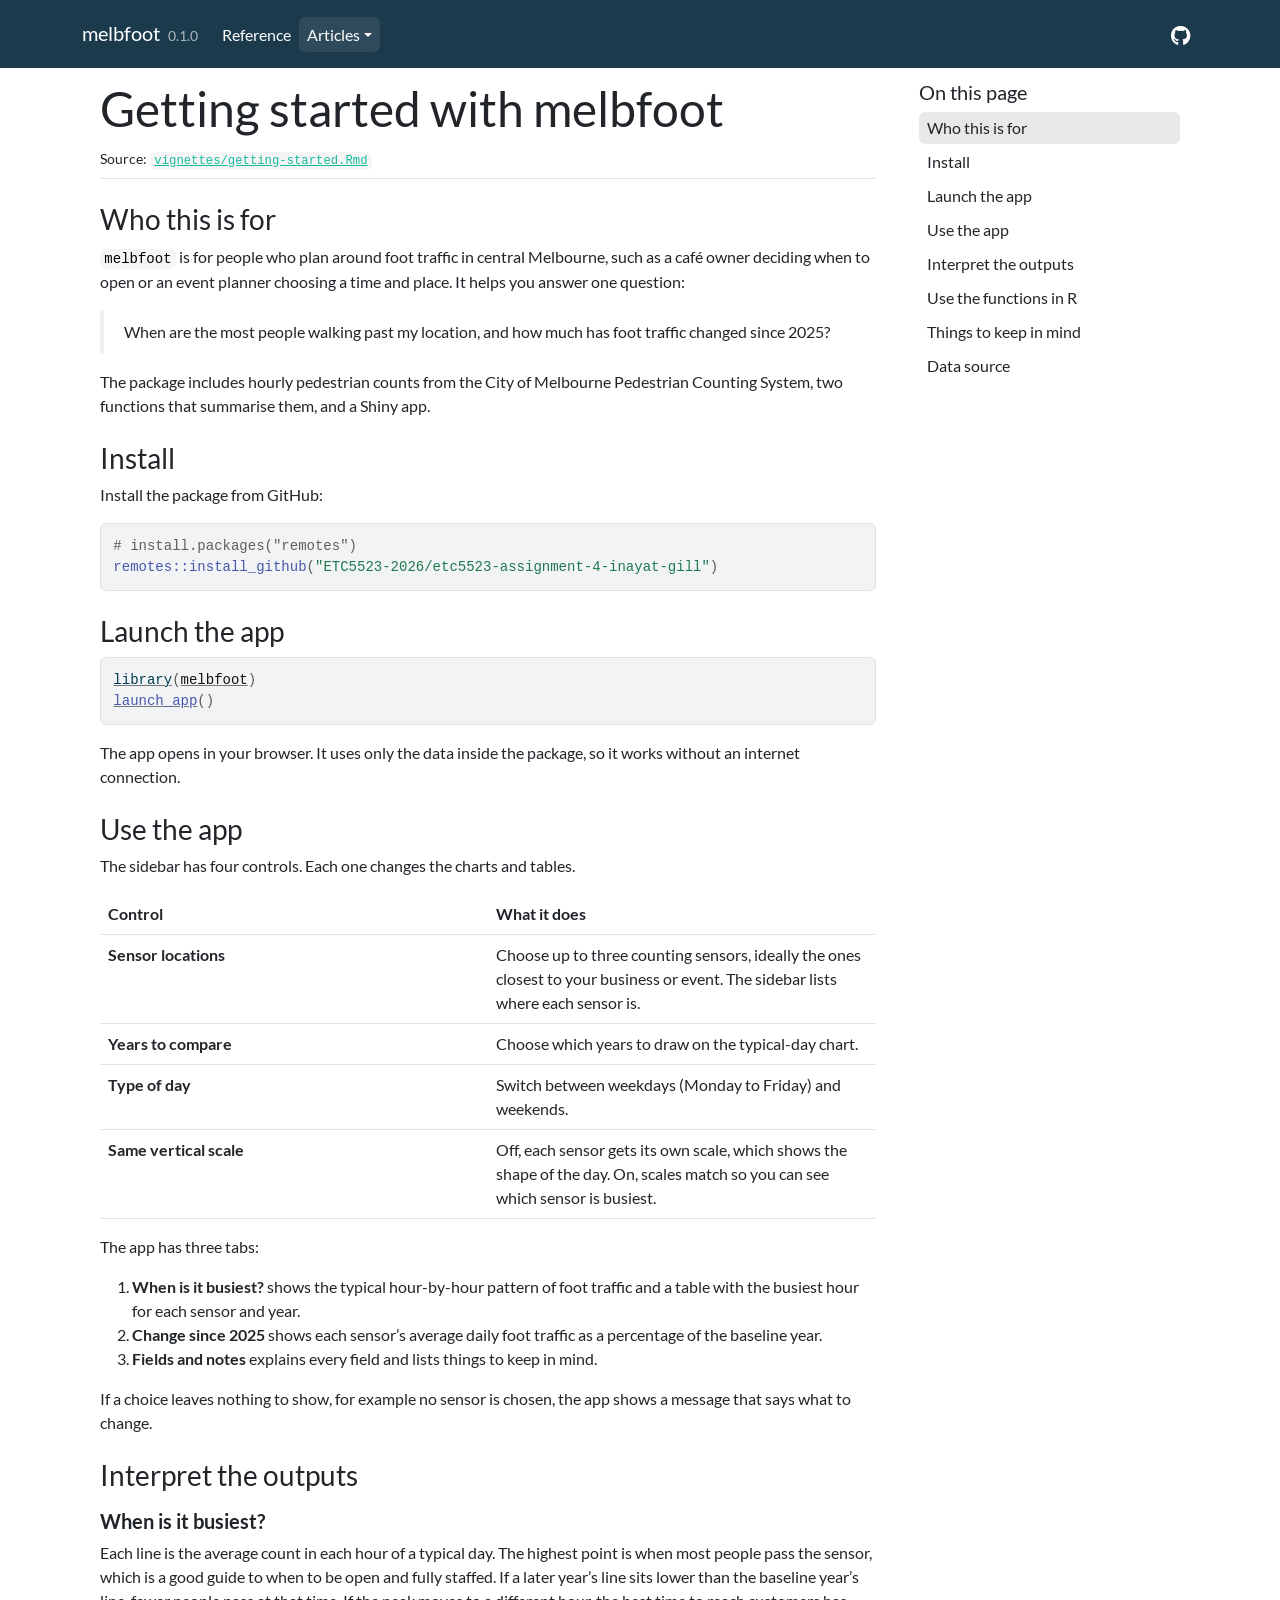
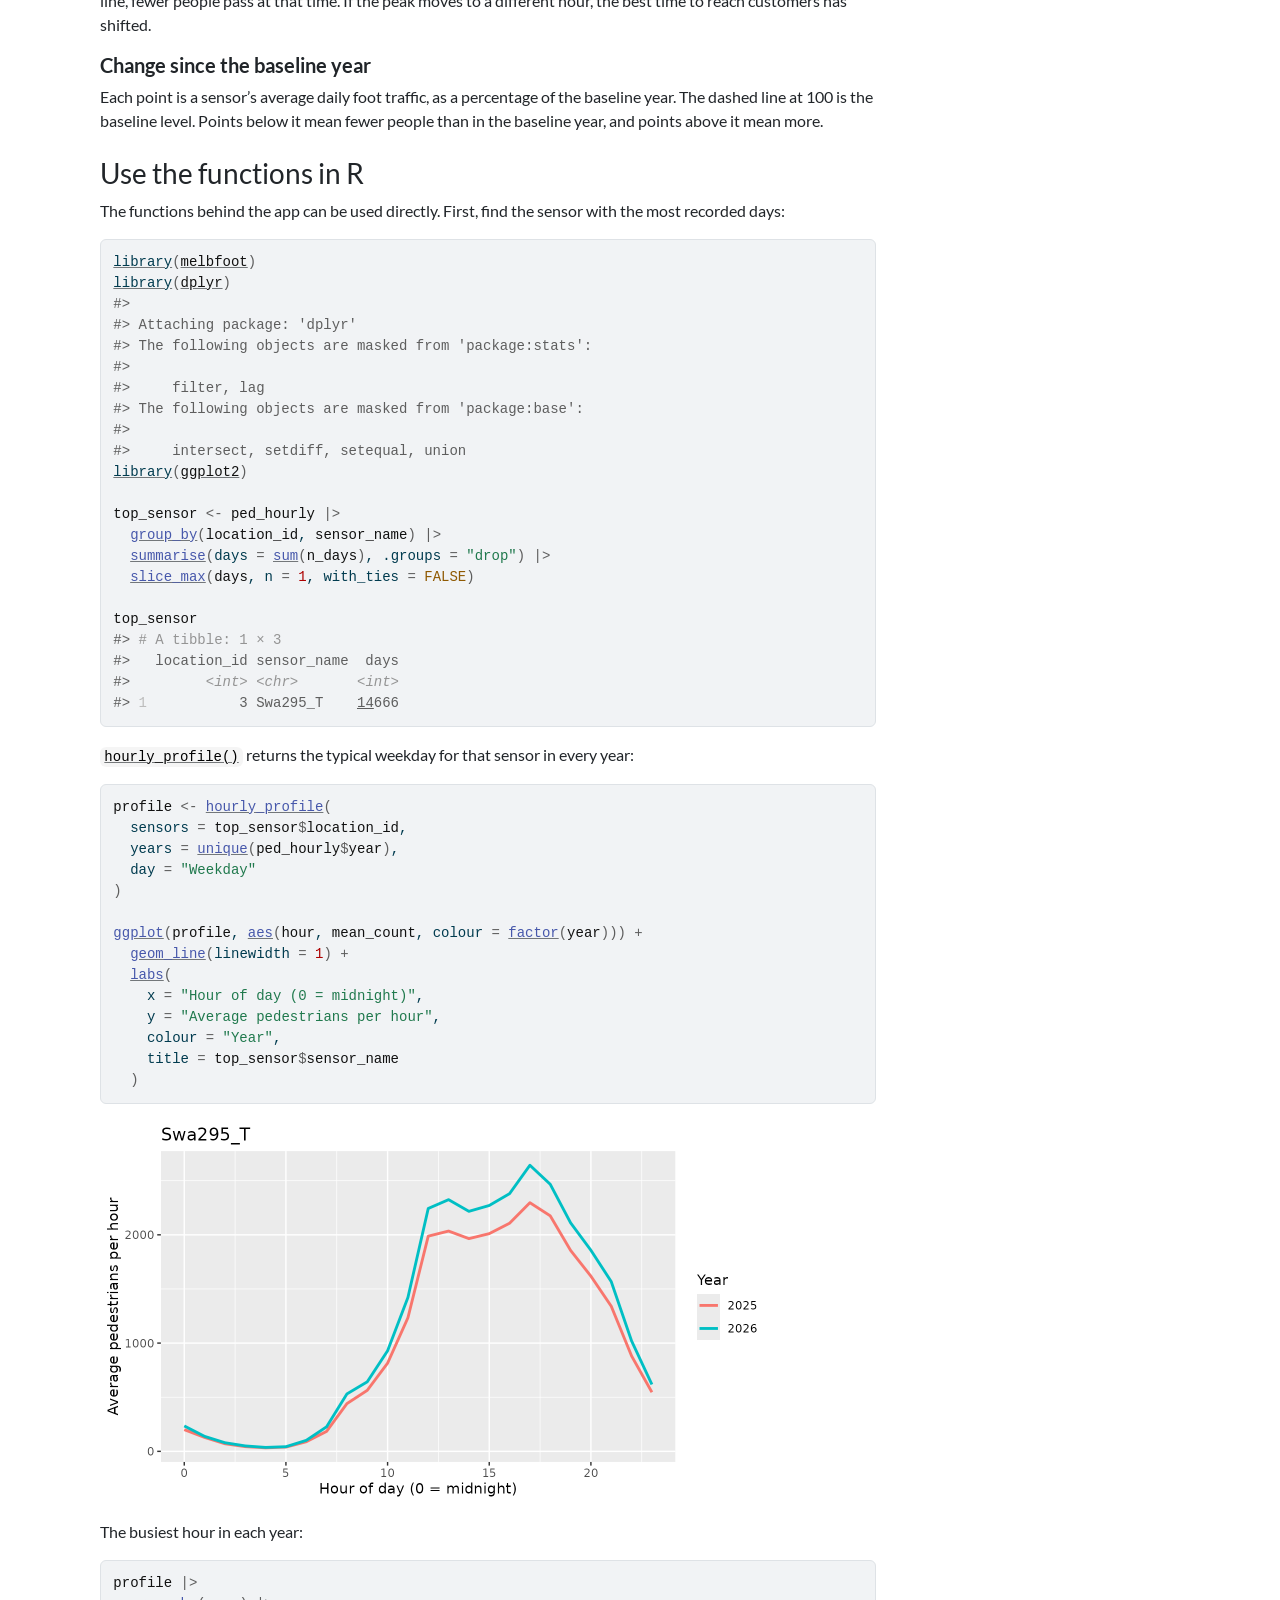
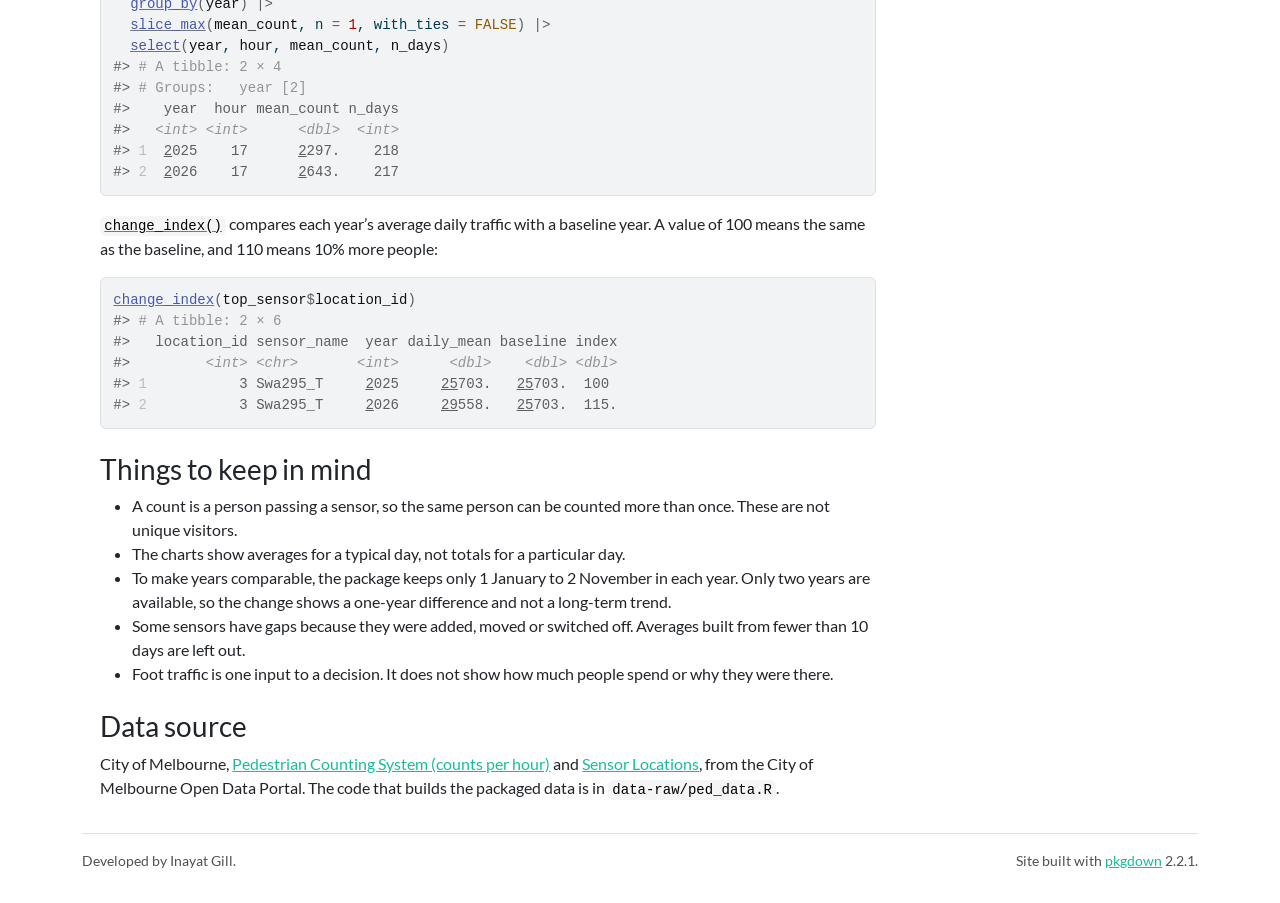
==== articles/getting-started.html @ 23ede89a "Deploying to gh-pages from @ ETC5523-2026/etc5523-assignment-4-inayat-gill@a027a3fb6bc8f94207547c2cc" ====
<!DOCTYPE html>
<!-- Generated by pkgdown: do not edit by hand --><html lang="en">
<head>
<meta charset="UTF-8">
<meta http-equiv="X-UA-Compatible" content="IE=edge">
<meta name="viewport" content="width=device-width, initial-scale=1, shrink-to-fit=no">
<title>Getting started with melbfoot • melbfoot</title>
<script src="../deps/jquery-3.6.0/jquery-3.6.0.min.js"></script><meta name="viewport" content="width=device-width, initial-scale=1, shrink-to-fit=no">
<link href="../deps/bootstrap-5.3.8/bootstrap.min.css" rel="stylesheet">
<script src="../deps/bootstrap-5.3.8/bootstrap.bundle.min.js"></script><link href="../deps/font-awesome-6.5.2/css/all.min.css" rel="stylesheet">
<link href="../deps/font-awesome-6.5.2/css/v4-shims.min.css" rel="stylesheet">
<script src="../deps/headroom-0.11.0/headroom.min.js"></script><script src="../deps/headroom-0.11.0/jQuery.headroom.min.js"></script><script src="../deps/bootstrap-toc-1.0.1/bootstrap-toc.min.js"></script><script src="../deps/clipboard.js-2.0.11/clipboard.min.js"></script><script src="../deps/search-1.0.0/autocomplete.jquery.min.js"></script><script src="../deps/search-1.0.0/fuse.min.js"></script><script src="../deps/search-1.0.0/mark.min.js"></script><!-- pkgdown --><script src="../pkgdown.js"></script><meta property="og:title" content="Getting started with melbfoot">
</head>
<body>
    <a href="#main" class="visually-hidden-focusable">Skip to contents</a>


    <nav class="navbar navbar-expand-lg fixed-top bg-primary" data-bs-theme="dark" aria-label="Site navigation"><div class="container">

    <a class="navbar-brand me-2" href="../index.html">melbfoot</a>

    <small class="nav-text text-muted me-auto" data-bs-toggle="tooltip" data-bs-placement="bottom" title="">0.1.0</small>


    <button class="navbar-toggler" type="button" data-bs-toggle="collapse" data-bs-target="#navbar" aria-controls="navbar" aria-expanded="false" aria-label="Toggle navigation">
      <span class="navbar-toggler-icon"></span>
    </button>

    <div id="navbar" class="collapse navbar-collapse ms-3">
      <ul class="navbar-nav me-auto">
<li class="nav-item"><a class="nav-link" href="../reference/index.html">Reference</a></li>
<li class="active nav-item dropdown">
  <button class="nav-link dropdown-toggle" type="button" id="dropdown-articles" data-bs-toggle="dropdown" aria-expanded="false" aria-haspopup="true">Articles</button>
  <ul class="dropdown-menu" aria-labelledby="dropdown-articles">
<li><a class="dropdown-item" href="../articles/getting-started.html">Getting started with melbfoot</a></li>
  </ul>
</li>
      </ul>
<ul class="navbar-nav">
<li class="nav-item"><a class="external-link nav-link" href="https://github.com/ETC5523-2026/etc5523-assignment-4-inayat-gill/" aria-label="GitHub"><span class="fa fab fa-github fa-lg"></span></a></li>
      </ul>
</div>


  </div>
</nav><div class="container template-article">




<div class="row">
  <main id="main" class="col-md-9"><div class="page-header">

      <h1>Getting started with melbfoot</h1>
            
      
      <small class="dont-index">Source: <a href="https://github.com/ETC5523-2026/etc5523-assignment-4-inayat-gill/blob/main/vignettes/getting-started.Rmd" class="external-link"><code>vignettes/getting-started.Rmd</code></a></small>
      <div class="d-none name"><code>getting-started.Rmd</code></div>
    </div>

    
    
<div class="section level2">
<h2 id="who-this-is-for">Who this is for<a class="anchor" aria-label="anchor" href="#who-this-is-for"></a>
</h2>
<p><code>melbfoot</code> is for people who plan around foot traffic in
central Melbourne, such as a café owner deciding when to open or an
event planner choosing a time and place. It helps you answer one
question:</p>
<blockquote>
<p>When are the most people walking past my location, and how much has
foot traffic changed since 2025?</p>
</blockquote>
<p>The package includes hourly pedestrian counts from the City of
Melbourne Pedestrian Counting System, two functions that summarise them,
and a Shiny app.</p>
</div>
<div class="section level2">
<h2 id="install">Install<a class="anchor" aria-label="anchor" href="#install"></a>
</h2>
<p>Install the package from GitHub:</p>
<div class="sourceCode" id="cb1"><pre class="downlit sourceCode r">
<code class="sourceCode R"><span><span class="co"># install.packages("remotes")</span></span>
<span><span class="fu">remotes</span><span class="fu">::</span><span class="fu">install_github</span><span class="op">(</span><span class="st">"ETC5523-2026/etc5523-assignment-4-inayat-gill"</span><span class="op">)</span></span></code></pre></div>
</div>
<div class="section level2">
<h2 id="launch-the-app">Launch the app<a class="anchor" aria-label="anchor" href="#launch-the-app"></a>
</h2>
<div class="sourceCode" id="cb2"><pre class="downlit sourceCode r">
<code class="sourceCode R"><span><span class="kw"><a href="https://rdrr.io/r/base/library.html" class="external-link">library</a></span><span class="op">(</span><span class="va"><a href="https://github.com/ETC5523-2026/etc5523-assignment-4-inayat-gill" class="external-link">melbfoot</a></span><span class="op">)</span></span>
<span><span class="fu"><a href="../reference/launch_app.html">launch_app</a></span><span class="op">(</span><span class="op">)</span></span></code></pre></div>
<p>The app opens in your browser. It uses only the data inside the
package, so it works without an internet connection.</p>
</div>
<div class="section level2">
<h2 id="use-the-app">Use the app<a class="anchor" aria-label="anchor" href="#use-the-app"></a>
</h2>
<p>The sidebar has four controls. Each one changes the charts and
tables.</p>
<table class="table">
<colgroup>
<col width="50%">
<col width="50%">
</colgroup>
<thead><tr class="header">
<th>Control</th>
<th>What it does</th>
</tr></thead>
<tbody>
<tr class="odd">
<td><strong>Sensor locations</strong></td>
<td>Choose up to three counting sensors, ideally the ones closest to
your business or event. The sidebar lists where each sensor is.</td>
</tr>
<tr class="even">
<td><strong>Years to compare</strong></td>
<td>Choose which years to draw on the typical-day chart.</td>
</tr>
<tr class="odd">
<td><strong>Type of day</strong></td>
<td>Switch between weekdays (Monday to Friday) and weekends.</td>
</tr>
<tr class="even">
<td><strong>Same vertical scale</strong></td>
<td>Off, each sensor gets its own scale, which shows the shape of the
day. On, scales match so you can see which sensor is busiest.</td>
</tr>
</tbody>
</table>
<p>The app has three tabs:</p>
<ol style="list-style-type: decimal">
<li>
<strong>When is it busiest?</strong> shows the typical hour-by-hour
pattern of foot traffic and a table with the busiest hour for each
sensor and year.</li>
<li>
<strong>Change since 2025</strong> shows each sensor’s average daily
foot traffic as a percentage of the baseline year.</li>
<li>
<strong>Fields and notes</strong> explains every field and lists
things to keep in mind.</li>
</ol>
<p>If a choice leaves nothing to show, for example no sensor is chosen,
the app shows a message that says what to change.</p>
</div>
<div class="section level2">
<h2 id="interpret-the-outputs">Interpret the outputs<a class="anchor" aria-label="anchor" href="#interpret-the-outputs"></a>
</h2>
<div class="section level3">
<h3 id="when-is-it-busiest">When is it busiest?<a class="anchor" aria-label="anchor" href="#when-is-it-busiest"></a>
</h3>
<p>Each line is the average count in each hour of a typical day. The
highest point is when most people pass the sensor, which is a good guide
to when to be open and fully staffed. If a later year’s line sits lower
than the baseline year’s line, fewer people pass at that time. If the
peak moves to a different hour, the best time to reach customers has
shifted.</p>
</div>
<div class="section level3">
<h3 id="change-since-the-baseline-year">Change since the baseline year<a class="anchor" aria-label="anchor" href="#change-since-the-baseline-year"></a>
</h3>
<p>Each point is a sensor’s average daily foot traffic, as a percentage
of the baseline year. The dashed line at 100 is the baseline level.
Points below it mean fewer people than in the baseline year, and points
above it mean more.</p>
</div>
</div>
<div class="section level2">
<h2 id="use-the-functions-in-r">Use the functions in R<a class="anchor" aria-label="anchor" href="#use-the-functions-in-r"></a>
</h2>
<p>The functions behind the app can be used directly. First, find the
sensor with the most recorded days:</p>
<div class="sourceCode" id="cb3"><pre class="downlit sourceCode r">
<code class="sourceCode R"><span><span class="kw"><a href="https://rdrr.io/r/base/library.html" class="external-link">library</a></span><span class="op">(</span><span class="va"><a href="https://github.com/ETC5523-2026/etc5523-assignment-4-inayat-gill" class="external-link">melbfoot</a></span><span class="op">)</span></span>
<span><span class="kw"><a href="https://rdrr.io/r/base/library.html" class="external-link">library</a></span><span class="op">(</span><span class="va"><a href="https://dplyr.tidyverse.org" class="external-link">dplyr</a></span><span class="op">)</span></span>
<span><span class="co">#&gt; </span></span>
<span><span class="co">#&gt; Attaching package: 'dplyr'</span></span>
<span><span class="co">#&gt; The following objects are masked from 'package:stats':</span></span>
<span><span class="co">#&gt; </span></span>
<span><span class="co">#&gt;     filter, lag</span></span>
<span><span class="co">#&gt; The following objects are masked from 'package:base':</span></span>
<span><span class="co">#&gt; </span></span>
<span><span class="co">#&gt;     intersect, setdiff, setequal, union</span></span>
<span><span class="kw"><a href="https://rdrr.io/r/base/library.html" class="external-link">library</a></span><span class="op">(</span><span class="va"><a href="https://ggplot2.tidyverse.org" class="external-link">ggplot2</a></span><span class="op">)</span></span>
<span></span>
<span><span class="va">top_sensor</span> <span class="op">&lt;-</span> <span class="va">ped_hourly</span> <span class="op">|&gt;</span></span>
<span>  <span class="fu"><a href="https://dplyr.tidyverse.org/reference/group_by.html" class="external-link">group_by</a></span><span class="op">(</span><span class="va">location_id</span>, <span class="va">sensor_name</span><span class="op">)</span> <span class="op">|&gt;</span></span>
<span>  <span class="fu"><a href="https://dplyr.tidyverse.org/reference/summarise.html" class="external-link">summarise</a></span><span class="op">(</span>days <span class="op">=</span> <span class="fu"><a href="https://rdrr.io/r/base/sum.html" class="external-link">sum</a></span><span class="op">(</span><span class="va">n_days</span><span class="op">)</span>, .groups <span class="op">=</span> <span class="st">"drop"</span><span class="op">)</span> <span class="op">|&gt;</span></span>
<span>  <span class="fu"><a href="https://dplyr.tidyverse.org/reference/slice.html" class="external-link">slice_max</a></span><span class="op">(</span><span class="va">days</span>, n <span class="op">=</span> <span class="fl">1</span>, with_ties <span class="op">=</span> <span class="cn">FALSE</span><span class="op">)</span></span>
<span></span>
<span><span class="va">top_sensor</span></span>
<span><span class="co">#&gt; <span style="color: #949494;"># A tibble: 1 × 3</span></span></span>
<span><span class="co">#&gt;   location_id sensor_name  days</span></span>
<span><span class="co">#&gt;         <span style="color: #949494; font-style: italic;">&lt;int&gt;</span> <span style="color: #949494; font-style: italic;">&lt;chr&gt;</span>       <span style="color: #949494; font-style: italic;">&lt;int&gt;</span></span></span>
<span><span class="co">#&gt; <span style="color: #BCBCBC;">1</span>           3 Swa295_T    <span style="text-decoration: underline;">14</span>666</span></span></code></pre></div>
<p><code><a href="../reference/hourly_profile.html">hourly_profile()</a></code> returns the typical weekday for that
sensor in every year:</p>
<div class="sourceCode" id="cb4"><pre class="downlit sourceCode r">
<code class="sourceCode R"><span><span class="va">profile</span> <span class="op">&lt;-</span> <span class="fu"><a href="../reference/hourly_profile.html">hourly_profile</a></span><span class="op">(</span></span>
<span>  sensors <span class="op">=</span> <span class="va">top_sensor</span><span class="op">$</span><span class="va">location_id</span>,</span>
<span>  years <span class="op">=</span> <span class="fu"><a href="https://rdrr.io/r/base/unique.html" class="external-link">unique</a></span><span class="op">(</span><span class="va">ped_hourly</span><span class="op">$</span><span class="va">year</span><span class="op">)</span>,</span>
<span>  day <span class="op">=</span> <span class="st">"Weekday"</span></span>
<span><span class="op">)</span></span>
<span></span>
<span><span class="fu"><a href="https://ggplot2.tidyverse.org/reference/ggplot.html" class="external-link">ggplot</a></span><span class="op">(</span><span class="va">profile</span>, <span class="fu"><a href="https://ggplot2.tidyverse.org/reference/aes.html" class="external-link">aes</a></span><span class="op">(</span><span class="va">hour</span>, <span class="va">mean_count</span>, colour <span class="op">=</span> <span class="fu"><a href="https://rdrr.io/r/base/factor.html" class="external-link">factor</a></span><span class="op">(</span><span class="va">year</span><span class="op">)</span><span class="op">)</span><span class="op">)</span> <span class="op">+</span></span>
<span>  <span class="fu"><a href="https://ggplot2.tidyverse.org/reference/geom_path.html" class="external-link">geom_line</a></span><span class="op">(</span>linewidth <span class="op">=</span> <span class="fl">1</span><span class="op">)</span> <span class="op">+</span></span>
<span>  <span class="fu"><a href="https://ggplot2.tidyverse.org/reference/labs.html" class="external-link">labs</a></span><span class="op">(</span></span>
<span>    x <span class="op">=</span> <span class="st">"Hour of day (0 = midnight)"</span>,</span>
<span>    y <span class="op">=</span> <span class="st">"Average pedestrians per hour"</span>,</span>
<span>    colour <span class="op">=</span> <span class="st">"Year"</span>,</span>
<span>    title <span class="op">=</span> <span class="va">top_sensor</span><span class="op">$</span><span class="va">sensor_name</span></span>
<span>  <span class="op">)</span></span></code></pre></div>
<p><img src="getting-started_files/figure-html/profile-1.png" class="r-plt" alt="" width="672"></p>
<p>The busiest hour in each year:</p>
<div class="sourceCode" id="cb5"><pre class="downlit sourceCode r">
<code class="sourceCode R"><span><span class="va">profile</span> <span class="op">|&gt;</span></span>
<span>  <span class="fu"><a href="https://dplyr.tidyverse.org/reference/group_by.html" class="external-link">group_by</a></span><span class="op">(</span><span class="va">year</span><span class="op">)</span> <span class="op">|&gt;</span></span>
<span>  <span class="fu"><a href="https://dplyr.tidyverse.org/reference/slice.html" class="external-link">slice_max</a></span><span class="op">(</span><span class="va">mean_count</span>, n <span class="op">=</span> <span class="fl">1</span>, with_ties <span class="op">=</span> <span class="cn">FALSE</span><span class="op">)</span> <span class="op">|&gt;</span></span>
<span>  <span class="fu"><a href="https://dplyr.tidyverse.org/reference/select.html" class="external-link">select</a></span><span class="op">(</span><span class="va">year</span>, <span class="va">hour</span>, <span class="va">mean_count</span>, <span class="va">n_days</span><span class="op">)</span></span>
<span><span class="co">#&gt; <span style="color: #949494;"># A tibble: 2 × 4</span></span></span>
<span><span class="co">#&gt; <span style="color: #949494;"># Groups:   year [2]</span></span></span>
<span><span class="co">#&gt;    year  hour mean_count n_days</span></span>
<span><span class="co">#&gt;   <span style="color: #949494; font-style: italic;">&lt;int&gt;</span> <span style="color: #949494; font-style: italic;">&lt;int&gt;</span>      <span style="color: #949494; font-style: italic;">&lt;dbl&gt;</span>  <span style="color: #949494; font-style: italic;">&lt;int&gt;</span></span></span>
<span><span class="co">#&gt; <span style="color: #BCBCBC;">1</span>  <span style="text-decoration: underline;">2</span>025    17      <span style="text-decoration: underline;">2</span>297.    218</span></span>
<span><span class="co">#&gt; <span style="color: #BCBCBC;">2</span>  <span style="text-decoration: underline;">2</span>026    17      <span style="text-decoration: underline;">2</span>643.    217</span></span></code></pre></div>
<p><code><a href="../reference/change_index.html">change_index()</a></code> compares each year’s average daily
traffic with a baseline year. A value of 100 means the same as the
baseline, and 110 means 10% more people:</p>
<div class="sourceCode" id="cb6"><pre class="downlit sourceCode r">
<code class="sourceCode R"><span><span class="fu"><a href="../reference/change_index.html">change_index</a></span><span class="op">(</span><span class="va">top_sensor</span><span class="op">$</span><span class="va">location_id</span><span class="op">)</span></span>
<span><span class="co">#&gt; <span style="color: #949494;"># A tibble: 2 × 6</span></span></span>
<span><span class="co">#&gt;   location_id sensor_name  year daily_mean baseline index</span></span>
<span><span class="co">#&gt;         <span style="color: #949494; font-style: italic;">&lt;int&gt;</span> <span style="color: #949494; font-style: italic;">&lt;chr&gt;</span>       <span style="color: #949494; font-style: italic;">&lt;int&gt;</span>      <span style="color: #949494; font-style: italic;">&lt;dbl&gt;</span>    <span style="color: #949494; font-style: italic;">&lt;dbl&gt;</span> <span style="color: #949494; font-style: italic;">&lt;dbl&gt;</span></span></span>
<span><span class="co">#&gt; <span style="color: #BCBCBC;">1</span>           3 Swa295_T     <span style="text-decoration: underline;">2</span>025     <span style="text-decoration: underline;">25</span>703.   <span style="text-decoration: underline;">25</span>703.  100 </span></span>
<span><span class="co">#&gt; <span style="color: #BCBCBC;">2</span>           3 Swa295_T     <span style="text-decoration: underline;">2</span>026     <span style="text-decoration: underline;">29</span>558.   <span style="text-decoration: underline;">25</span>703.  115.</span></span></code></pre></div>
</div>
<div class="section level2">
<h2 id="things-to-keep-in-mind">Things to keep in mind<a class="anchor" aria-label="anchor" href="#things-to-keep-in-mind"></a>
</h2>
<ul>
<li>A count is a person passing a sensor, so the same person can be
counted more than once. These are not unique visitors.</li>
<li>The charts show averages for a typical day, not totals for a
particular day.</li>
<li>To make years comparable, the package keeps only 1 January to 2
November in each year. Only two years are available, so the change shows
a one-year difference and not a long-term trend.</li>
<li>Some sensors have gaps because they were added, moved or switched
off. Averages built from fewer than 10 days are left out.</li>
<li>Foot traffic is one input to a decision. It does not show how much
people spend or why they were there.</li>
</ul>
</div>
<div class="section level2">
<h2 id="data-source">Data source<a class="anchor" aria-label="anchor" href="#data-source"></a>
</h2>
<p>City of Melbourne, <a href="https://data.melbourne.vic.gov.au/explore/dataset/pedestrian-counting-system-monthly-counts-per-hour/" class="external-link">Pedestrian
Counting System (counts per hour)</a> and <a href="https://data.melbourne.vic.gov.au/explore/dataset/pedestrian-counting-system-sensor-locations/" class="external-link">Sensor
Locations</a>, from the City of Melbourne Open Data Portal. The code
that builds the packaged data is in
<code>data-raw/ped_data.R</code>.</p>
</div>
  </main><aside class="col-md-3"><nav id="toc" aria-label="Table of contents"><h2>On this page</h2>
    </nav></aside>
</div>



    <footer><div class="pkgdown-footer-left">
  <p>Developed by Inayat Gill.</p>
</div>

<div class="pkgdown-footer-right">
  <p>Site built with <a href="https://pkgdown.r-lib.org/" class="external-link">pkgdown</a> 2.2.1.</p>
</div>

    </footer>
</div>





  </body>
</html>
---- deps/font-awesome-6.5.2/css/v4-shims.min.css ----
/*!
 * Font Awesome Free 6.5.2 by @fontawesome - https://fontawesome.com
 * License - https://fontawesome.com/license/free (Icons: CC BY 4.0, Fonts: SIL OFL 1.1, Code: MIT License)
 * Copyright 2024 Fonticons, Inc.
 */
.fa.fa-glass:before{content:"\f000"}.fa.fa-envelope-o{font-family:"Font Awesome 6 Free";font-weight:400}.fa.fa-envelope-o:before{content:"\f0e0"}.fa.fa-star-o{font-family:"Font Awesome 6 Free";font-weight:400}.fa.fa-star-o:before{content:"\f005"}.fa.fa-close:before,.fa.fa-remove:before{content:"\f00d"}.fa.fa-gear:before{content:"\f013"}.fa.fa-trash-o{font-family:"Font Awesome 6 Free";font-weight:400}.fa.fa-trash-o:before{content:"\f2ed"}.fa.fa-home:before{content:"\f015"}.fa.fa-file-o{font-family:"Font Awesome 6 Free";font-weight:400}.fa.fa-file-o:before{content:"\f15b"}.fa.fa-clock-o{font-family:"Font Awesome 6 Free";font-weight:400}.fa.fa-clock-o:before{content:"\f017"}.fa.fa-arrow-circle-o-down{font-family:"Font Awesome 6 Free";font-weight:400}.fa.fa-arrow-circle-o-down:before{content:"\f358"}.fa.fa-arrow-circle-o-up{font-family:"Font Awesome 6 Free";font-weight:400}.fa.fa-arrow-circle-o-up:before{content:"\f35b"}.fa.fa-play-circle-o{font-family:"Font Awesome 6 Free";font-weight:400}.fa.fa-play-circle-o:before{content:"\f144"}.fa.fa-repeat:before,.fa.fa-rotate-right:before{content:"\f01e"}.fa.fa-refresh:before{content:"\f021"}.fa.fa-list-alt{font-family:"Font Awesome 6 Free";font-weight:400}.fa.fa-list-alt:before{content:"\f022"}.fa.fa-dedent:before{content:"\f03b"}.fa.fa-video-camera:before{content:"\f03d"}.fa.fa-picture-o{font-family:"Font Awesome 6 Free";font-weight:400}.fa.fa-picture-o:before{content:"\f03e"}.fa.fa-photo{font-family:"Font Awesome 6 Free";font-weight:400}.fa.fa-photo:before{content:"\f03e"}.fa.fa-image{font-family:"Font Awesome 6 Free";font-weight:400}.fa.fa-image:before{content:"\f03e"}.fa.fa-map-marker:before{content:"\f3c5"}.fa.fa-pencil-square-o{font-family:"Font Awesome 6 Free";font-weight:400}.fa.fa-pencil-square-o:before{content:"\f044"}.fa.fa-edit{font-family:"Font Awesome 6 Free";font-weight:400}.fa.fa-edit:before{content:"\f044"}.fa.fa-share-square-o:before{content:"\f14d"}.fa.fa-check-square-o{font-family:"Font Awesome 6 Free";font-weight:400}.fa.fa-check-square-o:before{content:"\f14a"}.fa.fa-arrows:before{content:"\f0b2"}.fa.fa-times-circle-o{font-family:"Font Awesome 6 Free";font-weight:400}.fa.fa-times-circle-o:before{content:"\f057"}.fa.fa-check-circle-o{font-family:"Font Awesome 6 Free";font-weight:400}.fa.fa-check-circle-o:before{content:"\f058"}.fa.fa-mail-forward:before{content:"\f064"}.fa.fa-expand:before{content:"\f424"}.fa.fa-compress:before{content:"\f422"}.fa.fa-eye,.fa.fa-eye-slash{font-family:"Font Awesome 6 Free";font-weight:400}.fa.fa-warning:before{content:"\f071"}.fa.fa-calendar:before{content:"\f073"}.fa.fa-arrows-v:before{content:"\f338"}.fa.fa-arrows-h:before{content:"\f337"}.fa.fa-bar-chart-o:before,.fa.fa-bar-chart:before{content:"\e0e3"}.fa.fa-twitter-square{font-family:"Font Awesome 6 Brands";font-weight:400}.fa.fa-twitter-square:before{content:"\f081"}.fa.fa-facebook-square{font-family:"Font Awesome 6 Brands";font-weight:400}.fa.fa-facebook-square:before{content:"\f082"}.fa.fa-gears:before{content:"\f085"}.fa.fa-thumbs-o-up{font-family:"Font Awesome 6 Free";font-weight:400}.fa.fa-thumbs-o-up:before{content:"\f164"}.fa.fa-thumbs-o-down{font-family:"Font Awesome 6 Free";font-weight:400}.fa.fa-thumbs-o-down:before{content:"\f165"}.fa.fa-heart-o{font-family:"Font Awesome 6 Free";font-weight:400}.fa.fa-heart-o:before{content:"\f004"}.fa.fa-sign-out:before{content:"\f2f5"}.fa.fa-linkedin-square{font-family:"Font Awesome 6 Brands";font-weight:400}.fa.fa-linkedin-square:before{content:"\f08c"}.fa.fa-thumb-tack:before{content:"\f08d"}.fa.fa-external-link:before{content:"\f35d"}.fa.fa-sign-in:before{content:"\f2f6"}.fa.fa-github-square{font-family:"Font Awesome 6 Brands";font-weight:400}.fa.fa-github-square:before{content:"\f092"}.fa.fa-lemon-o{font-family:"Font Awesome 6 Free";font-weight:400}.fa.fa-lemon-o:before{content:"\f094"}.fa.fa-square-o{font-family:"Font Awesome 6 Free";font-weight:400}.fa.fa-square-o:before{content:"\f0c8"}.fa.fa-bookmark-o{font-family:"Font Awesome 6 Free";font-weight:400}.fa.fa-bookmark-o:before{content:"\f02e"}.fa.fa-facebook,.fa.fa-twitter{font-family:"Font Awesome 6 Brands";font-weight:400}.fa.fa-facebook:before{content:"\f39e"}.fa.fa-facebook-f{font-family:"Font Awesome 6 Brands";font-weight:400}.fa.fa-facebook-f:before{content:"\f39e"}.fa.fa-github{font-family:"Font Awesome 6 Brands";font-weight:400}.fa.fa-credit-card{font-family:"Font Awesome 6 Free";font-weight:400}.fa.fa-feed:before{content:"\f09e"}.fa.fa-hdd-o{font-family:"Font Awesome 6 Free";font-weight:400}.fa.fa-hdd-o:before{content:"\f0a0"}.fa.fa-hand-o-right{font-family:"Font Awesome 6 Free";font-weight:400}.fa.fa-hand-o-right:before{content:"\f0a4"}.fa.fa-hand-o-left{font-family:"Font Awesome 6 Free";font-weight:400}.fa.fa-hand-o-left:before{content:"\f0a5"}.fa.fa-hand-o-up{font-family:"Font Awesome 6 Free";font-weight:400}.fa.fa-hand-o-up:before{content:"\f0a6"}.fa.fa-hand-o-down{font-family:"Font Awesome 6 Free";font-weight:400}.fa.fa-hand-o-down:before{content:"\f0a7"}.fa.fa-globe:before{content:"\f57d"}.fa.fa-tasks:before{content:"\f828"}.fa.fa-arrows-alt:before{content:"\f31e"}.fa.fa-group:before{content:"\f0c0"}.fa.fa-chain:before{content:"\f0c1"}.fa.fa-cut:before{content:"\f0c4"}.fa.fa-files-o{font-family:"Font Awesome 6 Free";font-weight:400}.fa.fa-files-o:before{content:"\f0c5"}.fa.fa-floppy-o{font-family:"Font Awesome 6 Free";font-weight:400}.fa.fa-floppy-o:before{content:"\f0c7"}.fa.fa-save{font-family:"Font Awesome 6 Free";font-weight:400}.fa.fa-save:before{content:"\f0c7"}.fa.fa-navicon:before,.fa.fa-reorder:before{content:"\f0c9"}.fa.fa-magic:before{content:"\e2ca"}.fa.fa-pinterest,.fa.fa-pinterest-square{font-family:"Font Awesome 6 Brands";font-weight:400}.fa.fa-pinterest-square:before{content:"\f0d3"}.fa.fa-google-plus-square{font-family:"Font Awesome 6 Brands";font-weight:400}.fa.fa-google-plus-square:before{content:"\f0d4"}.fa.fa-google-plus{font-family:"Font Awesome 6 Brands";font-weight:400}.fa.fa-google-plus:before{content:"\f0d5"}.fa.fa-money:before{content:"\f3d1"}.fa.fa-unsorted:before{content:"\f0dc"}.fa.fa-sort-desc:before{content:"\f0dd"}.fa.fa-sort-asc:before{content:"\f0de"}.fa.fa-linkedin{font-family:"Font Awesome 6 Brands";font-weight:400}.fa.fa-linkedin:before{content:"\f0e1"}.fa.fa-rotate-left:before{content:"\f0e2"}.fa.fa-legal:before{content:"\f0e3"}.fa.fa-dashboard:before,.fa.fa-tachometer:before{content:"\f625"}.fa.fa-comment-o{font-family:"Font Awesome 6 Free";font-weight:400}.fa.fa-comment-o:before{content:"\f075"}.fa.fa-comments-o{font-family:"Font Awesome 6 Free";font-weight:400}.fa.fa-comments-o:before{content:"\f086"}.fa.fa-flash:before{content:"\f0e7"}.fa.fa-clipboard:before{content:"\f0ea"}.fa.fa-lightbulb-o{font-family:"Font Awesome 6 Free";font-weight:400}.fa.fa-lightbulb-o:before{content:"\f0eb"}.fa.fa-exchange:before{content:"\f362"}.fa.fa-cloud-download:before{content:"\f0ed"}.fa.fa-cloud-upload:before{content:"\f0ee"}.fa.fa-bell-o{font-family:"Font Awesome 6 Free";font-weight:400}.fa.fa-bell-o:before{content:"\f0f3"}.fa.fa-cutlery:before{content:"\f2e7"}.fa.fa-file-text-o{font-family:"Font Awesome 6 Free";font-weight:400}.fa.fa-file-text-o:before{content:"\f15c"}.fa.fa-building-o{font-family:"Font Awesome 6 Free";font-weight:400}.fa.fa-building-o:before{content:"\f1ad"}.fa.fa-hospital-o{font-family:"Font Awesome 6 Free";font-weight:400}.fa.fa-hospital-o:before{content:"\f0f8"}.fa.fa-tablet:before{content:"\f3fa"}.fa.fa-mobile-phone:before,.fa.fa-mobile:before{content:"\f3cd"}.fa.fa-circle-o{font-family:"Font Awesome 6 Free";font-weight:400}.fa.fa-circle-o:before{content:"\f111"}.fa.fa-mail-reply:before{content:"\f3e5"}.fa.fa-github-alt{font-family:"Font Awesome 6 Brands";font-weight:400}.fa.fa-folder-o{font-family:"Font Awesome 6 Free";font-weight:400}.fa.fa-folder-o:before{content:"\f07b"}.fa.fa-folder-open-o{font-family:"Font Awesome 6 Free";font-weight:400}.fa.fa-folder-open-o:before{content:"\f07c"}.fa.fa-smile-o{font-family:"Font Awesome 6 Free";font-weight:400}.fa.fa-smile-o:before{content:"\f118"}.fa.fa-frown-o{font-family:"Font Awesome 6 Free";font-weight:400}.fa.fa-frown-o:before{content:"\f119"}.fa.fa-meh-o{font-family:"Font Awesome 6 Free";font-weight:400}.fa.fa-meh-o:before{content:"\f11a"}.fa.fa-keyboard-o{font-family:"Font Awesome 6 Free";font-weight:400}.fa.fa-keyboard-o:before{content:"\f11c"}.fa.fa-flag-o{font-family:"Font Awesome 6 Free";font-weight:400}.fa.fa-flag-o:before{content:"\f024"}.fa.fa-mail-reply-all:before{content:"\f122"}.fa.fa-star-half-o{font-family:"Font Awesome 6 Free";font-weight:400}.fa.fa-star-half-o:before{content:"\f5c0"}.fa.fa-star-half-empty{font-family:"Font Awesome 6 Free";font-weight:400}.fa.fa-star-half-empty:before{content:"\f5c0"}.fa.fa-star-half-full{font-family:"Font Awesome 6 Free";font-weight:400}.fa.fa-star-half-full:before{content:"\f5c0"}.fa.fa-code-fork:before{content:"\f126"}.fa.fa-chain-broken:before,.fa.fa-unlink:before{content:"\f127"}.fa.fa-calendar-o{font-family:"Font Awesome 6 Free";font-weight:400}.fa.fa-calendar-o:before{content:"\f133"}.fa.fa-css3,.fa.fa-html5,.fa.fa-maxcdn{font-family:"Font Awesome 6 Brands";font-weight:400}.fa.fa-unlock-alt:before{content:"\f09c"}.fa.fa-minus-square-o{font-family:"Font Awesome 6 Free";font-weight:400}.fa.fa-minus-square-o:before{content:"\f146"}.fa.fa-level-up:before{content:"\f3bf"}.fa.fa-level-down:before{content:"\f3be"}.fa.fa-pencil-square:before{content:"\f14b"}.fa.fa-external-link-square:before{content:"\f360"}.fa.fa-compass{font-family:"Font Awesome 6 Free";font-weight:400}.fa.fa-caret-square-o-down{font-family:"Font Awesome 6 Free";font-weight:400}.fa.fa-caret-square-o-down:before{content:"\f150"}.fa.fa-toggle-down{font-family:"Font Awesome 6 Free";font-weight:400}.fa.fa-toggle-down:before{content:"\f150"}.fa.fa-caret-square-o-up{font-family:"Font Awesome 6 Free";font-weight:400}.fa.fa-caret-square-o-up:before{content:"\f151"}.fa.fa-toggle-up{font-family:"Font Awesome 6 Free";font-weight:400}.fa.fa-toggle-up:before{content:"\f151"}.fa.fa-caret-square-o-right{font-family:"Font Awesome 6 Free";font-weight:400}.fa.fa-caret-square-o-right:before{content:"\f152"}.fa.fa-toggle-right{font-family:"Font Awesome 6 Free";font-weight:400}.fa.fa-toggle-right:before{content:"\f152"}.fa.fa-eur:before,.fa.fa-euro:before{content:"\f153"}.fa.fa-gbp:before{content:"\f154"}.fa.fa-dollar:before,.fa.fa-usd:before{content:"\24"}.fa.fa-inr:before,.fa.fa-rupee:before{content:"\e1bc"}.fa.fa-cny:before,.fa.fa-jpy:before,.fa.fa-rmb:before,.fa.fa-yen:before{content:"\f157"}.fa.fa-rouble:before,.fa.fa-rub:before,.fa.fa-ruble:before{content:"\f158"}.fa.fa-krw:before,.fa.fa-won:before{content:"\f159"}.fa.fa-bitcoin,.fa.fa-btc{font-family:"Font Awesome 6 Brands";font-weight:400}.fa.fa-bitcoin:before{content:"\f15a"}.fa.fa-file-text:before{content:"\f15c"}.fa.fa-sort-alpha-asc:before{content:"\f15d"}.fa.fa-sort-alpha-desc:before{content:"\f881"}.fa.fa-sort-amount-asc:before{content:"\f884"}.fa.fa-sort-amount-desc:before{content:"\f160"}.fa.fa-sort-numeric-asc:before{content:"\f162"}.fa.fa-sort-numeric-desc:before{content:"\f886"}.fa.fa-youtube-square{font-family:"Font Awesome 6 Brands";font-weight:400}.fa.fa-youtube-square:before{content:"\f431"}.fa.fa-xing,.fa.fa-xing-square,.fa.fa-youtube{font-family:"Font Awesome 6 Brands";font-weight:400}.fa.fa-xing-square:before{content:"\f169"}.fa.fa-youtube-play{font-family:"Font Awesome 6 Brands";font-weight:400}.fa.fa-youtube-play:before{content:"\f167"}.fa.fa-adn,.fa.fa-bitbucket,.fa.fa-bitbucket-square,.fa.fa-dropbox,.fa.fa-flickr,.fa.fa-instagram,.fa.fa-stack-overflow{font-family:"Font Awesome 6 Brands";font-weight:400}.fa.fa-bitbucket-square:before{content:"\f171"}.fa.fa-tumblr,.fa.fa-tumblr-square{font-family:"Font Awesome 6 Brands";font-weight:400}.fa.fa-tumblr-square:before{content:"\f174"}.fa.fa-long-arrow-down:before{content:"\f309"}.fa.fa-long-arrow-up:before{content:"\f30c"}.fa.fa-long-arrow-left:before{content:"\f30a"}.fa.fa-long-arrow-right:before{content:"\f30b"}.fa.fa-android,.fa.fa-apple,.fa.fa-dribbble,.fa.fa-foursquare,.fa.fa-gittip,.fa.fa-gratipay,.fa.fa-linux,.fa.fa-skype,.fa.fa-trello,.fa.fa-windows{font-family:"Font Awesome 6 Brands";font-weight:400}.fa.fa-gittip:before{content:"\f184"}.fa.fa-sun-o{font-family:"Font Awesome 6 Free";font-weight:400}.fa.fa-sun-o:before{content:"\f185"}.fa.fa-moon-o{font-family:"Font Awesome 6 Free";font-weight:400}.fa.fa-moon-o:before{content:"\f186"}.fa.fa-pagelines,.fa.fa-renren,.fa.fa-stack-exchange,.fa.fa-vk,.fa.fa-weibo{font-family:"Font Awesome 6 Brands";font-weight:400}.fa.fa-arrow-circle-o-right{font-family:"Font Awesome 6 Free";font-weight:400}.fa.fa-arrow-circle-o-right:before{content:"\f35a"}.fa.fa-arrow-circle-o-left{font-family:"Font Awesome 6 Free";font-weight:400}.fa.fa-arrow-circle-o-left:before{content:"\f359"}.fa.fa-caret-square-o-left{font-family:"Font Awesome 6 Free";font-weight:400}.fa.fa-caret-square-o-left:before{content:"\f191"}.fa.fa-toggle-left{font-family:"Font Awesome 6 Free";font-weight:400}.fa.fa-toggle-left:before{content:"\f191"}.fa.fa-dot-circle-o{font-family:"Font Awesome 6 Free";font-weight:400}.fa.fa-dot-circle-o:before{content:"\f192"}.fa.fa-vimeo-square{font-family:"Font Awesome 6 Brands";font-weight:400}.fa.fa-vimeo-square:before{content:"\f194"}.fa.fa-try:before,.fa.fa-turkish-lira:before{content:"\e2bb"}.fa.fa-plus-square-o{font-family:"Font Awesome 6 Free";font-weight:400}.fa.fa-plus-square-o:before{content:"\f0fe"}.fa.fa-openid,.fa.fa-slack,.fa.fa-wordpress{font-family:"Font Awesome 6 Brands";font-weight:400}.fa.fa-bank:before,.fa.fa-institution:before{content:"\f19c"}.fa.fa-mortar-board:before{content:"\f19d"}.fa.fa-google,.fa.fa-reddit,.fa.fa-reddit-square,.fa.fa-yahoo{font-family:"Font Awesome 6 Brands";font-weight:400}.fa.fa-reddit-square:before{content:"\f1a2"}.fa.fa-behance,.fa.fa-behance-square,.fa.fa-delicious,.fa.fa-digg,.fa.fa-drupal,.fa.fa-joomla,.fa.fa-pied-piper-alt,.fa.fa-pied-piper-pp,.fa.fa-stumbleupon,.fa.fa-stumbleupon-circle{font-family:"Font Awesome 6 Brands";font-weight:400}.fa.fa-behance-square:before{content:"\f1b5"}.fa.fa-steam,.fa.fa-steam-square{font-family:"Font Awesome 6 Brands";font-weight:400}.fa.fa-steam-square:before{content:"\f1b7"}.fa.fa-automobile:before{content:"\f1b9"}.fa.fa-cab:before{content:"\f1ba"}.fa.fa-deviantart,.fa.fa-soundcloud,.fa.fa-spotify{font-family:"Font Awesome 6 Brands";font-weight:400}.fa.fa-file-pdf-o{font-family:"Font Awesome 6 Free";font-weight:400}.fa.fa-file-pdf-o:before{content:"\f1c1"}.fa.fa-file-word-o{font-family:"Font Awesome 6 Free";font-weight:400}.fa.fa-file-word-o:before{content:"\f1c2"}.fa.fa-file-excel-o{font-family:"Font Awesome 6 Free";font-weight:400}.fa.fa-file-excel-o:before{content:"\f1c3"}.fa.fa-file-powerpoint-o{font-family:"Font Awesome 6 Free";font-weight:400}.fa.fa-file-powerpoint-o:before{content:"\f1c4"}.fa.fa-file-image-o{font-family:"Font Awesome 6 Free";font-weight:400}.fa.fa-file-image-o:before{content:"\f1c5"}.fa.fa-file-photo-o{font-family:"Font Awesome 6 Free";font-weight:400}.fa.fa-file-photo-o:before{content:"\f1c5"}.fa.fa-file-picture-o{font-family:"Font Awesome 6 Free";font-weight:400}.fa.fa-file-picture-o:before{content:"\f1c5"}.fa.fa-file-archive-o{font-family:"Font Awesome 6 Free";font-weight:400}.fa.fa-file-archive-o:before{content:"\f1c6"}.fa.fa-file-zip-o{font-family:"Font Awesome 6 Free";font-weight:400}.fa.fa-file-zip-o:before{content:"\f1c6"}.fa.fa-file-audio-o{font-family:"Font Awesome 6 Free";font-weight:400}.fa.fa-file-audio-o:before{content:"\f1c7"}.fa.fa-file-sound-o{font-family:"Font Awesome 6 Free";font-weight:400}.fa.fa-file-sound-o:before{content:"\f1c7"}.fa.fa-file-video-o{font-family:"Font Awesome 6 Free";font-weight:400}.fa.fa-file-video-o:before{content:"\f1c8"}.fa.fa-file-movie-o{font-family:"Font Awesome 6 Free";font-weight:400}.fa.fa-file-movie-o:before{content:"\f1c8"}.fa.fa-file-code-o{font-family:"Font Awesome 6 Free";font-weight:400}.fa.fa-file-code-o:before{content:"\f1c9"}.fa.fa-codepen,.fa.fa-jsfiddle,.fa.fa-vine{font-family:"Font Awesome 6 Brands";font-weight:400}.fa.fa-life-bouy:before,.fa.fa-life-buoy:before,.fa.fa-life-saver:before,.fa.fa-support:before{content:"\f1cd"}.fa.fa-circle-o-notch:before{content:"\f1ce"}.fa.fa-ra,.fa.fa-rebel{font-family:"Font Awesome 6 Brands";font-weight:400}.fa.fa-ra:before{content:"\f1d0"}.fa.fa-resistance{font-family:"Font Awesome 6 Brands";font-weight:400}.fa.fa-resistance:before{content:"\f1d0"}.fa.fa-empire,.fa.fa-ge{font-family:"Font Awesome 6 Brands";font-weight:400}.fa.fa-ge:before{content:"\f1d1"}.fa.fa-git-square{font-family:"Font Awesome 6 Brands";font-weight:400}.fa.fa-git-square:before{content:"\f1d2"}.fa.fa-git,.fa.fa-hacker-news,.fa.fa-y-combinator-square{font-family:"Font Awesome 6 Brands";font-weight:400}.fa.fa-y-combinator-square:before{content:"\f1d4"}.fa.fa-yc-square{font-family:"Font Awesome 6 Brands";font-weight:400}.fa.fa-yc-square:before{content:"\f1d4"}.fa.fa-qq,.fa.fa-tencent-weibo,.fa.fa-wechat,.fa.fa-weixin{font-family:"Font Awesome 6 Brands";font-weight:400}.fa.fa-wechat:before{content:"\f1d7"}.fa.fa-send:before{content:"\f1d8"}.fa.fa-paper-plane-o{font-family:"Font Awesome 6 Free";font-weight:400}.fa.fa-paper-plane-o:before{content:"\f1d8"}.fa.fa-send-o{font-family:"Font Awesome 6 Free";font-weight:400}.fa.fa-send-o:before{content:"\f1d8"}.fa.fa-circle-thin{font-family:"Font Awesome 6 Free";font-weight:400}.fa.fa-circle-thin:before{content:"\f111"}.fa.fa-header:before{content:"\f1dc"}.fa.fa-futbol-o{font-family:"Font Awesome 6 Free";font-weight:400}.fa.fa-futbol-o:before{content:"\f1e3"}.fa.fa-soccer-ball-o{font-family:"Font Awesome 6 Free";font-weight:400}.fa.fa-soccer-ball-o:before{content:"\f1e3"}.fa.fa-slideshare,.fa.fa-twitch,.fa.fa-yelp{font-family:"Font Awesome 6 Brands";font-weight:400}.fa.fa-newspaper-o{font-family:"Font Awesome 6 Free";font-weight:400}.fa.fa-newspaper-o:before{content:"\f1ea"}.fa.fa-cc-amex,.fa.fa-cc-discover,.fa.fa-cc-mastercard,.fa.fa-cc-paypal,.fa.fa-cc-stripe,.fa.fa-cc-visa,.fa.fa-google-wallet,.fa.fa-paypal{font-family:"Font Awesome 6 Brands";font-weight:400}.fa.fa-bell-slash-o{font-family:"Font Awesome 6 Free";font-weight:400}.fa.fa-bell-slash-o:before{content:"\f1f6"}.fa.fa-trash:before{content:"\f2ed"}.fa.fa-copyright{font-family:"Font Awesome 6 Free";font-weight:400}.fa.fa-eyedropper:before{content:"\f1fb"}.fa.fa-area-chart:before{content:"\f1fe"}.fa.fa-pie-chart:before{content:"\f200"}.fa.fa-line-chart:before{content:"\f201"}.fa.fa-lastfm,.fa.fa-lastfm-square{font-family:"Font Awesome 6 Brands";font-weight:400}.fa.fa-lastfm-square:before{content:"\f203"}.fa.fa-angellist,.fa.fa-ioxhost{font-family:"Font Awesome 6 Brands";font-weight:400}.fa.fa-cc{font-family:"Font Awesome 6 Free";font-weight:400}.fa.fa-cc:before{content:"\f20a"}.fa.fa-ils:before,.fa.fa-shekel:before,.fa.fa-sheqel:before{content:"\f20b"}.fa.fa-buysellads,.fa.fa-connectdevelop,.fa.fa-dashcube,.fa.fa-forumbee,.fa.fa-leanpub,.fa.fa-sellsy,.fa.fa-shirtsinbulk,.fa.fa-simplybuilt,.fa.fa-skyatlas{font-family:"Font Awesome 6 Brands";font-weight:400}.fa.fa-diamond{font-family:"Font Awesome 6 Free";font-weight:400}.fa.fa-diamond:before{content:"\f3a5"}.fa.fa-intersex:before,.fa.fa-transgender:before{content:"\f224"}.fa.fa-transgender-alt:before{content:"\f225"}.fa.fa-facebook-official{font-family:"Font Awesome 6 Brands";font-weight:400}.fa.fa-facebook-official:before{content:"\f09a"}.fa.fa-pinterest-p,.fa.fa-whatsapp{font-family:"Font Awesome 6 Brands";font-weight:400}.fa.fa-hotel:before{content:"\f236"}.fa.fa-medium,.fa.fa-viacoin,.fa.fa-y-combinator,.fa.fa-yc{font-family:"Font Awesome 6 Brands";font-weight:400}.fa.fa-yc:before{content:"\f23b"}.fa.fa-expeditedssl,.fa.fa-opencart,.fa.fa-optin-monster{font-family:"Font Awesome 6 Brands";font-weight:400}.fa.fa-battery-4:before,.fa.fa-battery:before{content:"\f240"}.fa.fa-battery-3:before{content:"\f241"}.fa.fa-battery-2:before{content:"\f242"}.fa.fa-battery-1:before{content:"\f243"}.fa.fa-battery-0:before{content:"\f244"}.fa.fa-object-group,.fa.fa-object-ungroup,.fa.fa-sticky-note-o{font-family:"Font Awesome 6 Free";font-weight:400}.fa.fa-sticky-note-o:before{content:"\f249"}.fa.fa-cc-diners-club,.fa.fa-cc-jcb{font-family:"Font Awesome 6 Brands";font-weight:400}.fa.fa-clone{font-family:"Font Awesome 6 Free";font-weight:400}.fa.fa-hourglass-o:before{content:"\f254"}.fa.fa-hourglass-1:before{content:"\f251"}.fa.fa-hourglass-2:before{content:"\f252"}.fa.fa-hourglass-3:before{content:"\f253"}.fa.fa-hand-rock-o{font-family:"Font Awesome 6 Free";font-weight:400}.fa.fa-hand-rock-o:before{content:"\f255"}.fa.fa-hand-grab-o{font-family:"Font Awesome 6 Free";font-weight:400}.fa.fa-hand-grab-o:before{content:"\f255"}.fa.fa-hand-paper-o{font-family:"Font Awesome 6 Free";font-weight:400}.fa.fa-hand-paper-o:before{content:"\f256"}.fa.fa-hand-stop-o{font-family:"Font Awesome 6 Free";font-weight:400}.fa.fa-hand-stop-o:before{content:"\f256"}.fa.fa-hand-scissors-o{font-family:"Font Awesome 6 Free";font-weight:400}.fa.fa-hand-scissors-o:before{content:"\f257"}.fa.fa-hand-lizard-o{font-family:"Font Awesome 6 Free";font-weight:400}.fa.fa-hand-lizard-o:before{content:"\f258"}.fa.fa-hand-spock-o{font-family:"Font Awesome 6 Free";font-weight:400}.fa.fa-hand-spock-o:before{content:"\f259"}.fa.fa-hand-pointer-o{font-family:"Font Awesome 6 Free";font-weight:400}.fa.fa-hand-pointer-o:before{content:"\f25a"}.fa.fa-hand-peace-o{font-family:"Font Awesome 6 Free";font-weight:400}.fa.fa-hand-peace-o:before{content:"\f25b"}.fa.fa-registered{font-family:"Font Awesome 6 Free";font-weight:400}.fa.fa-creative-commons,.fa.fa-gg,.fa.fa-gg-circle,.fa.fa-odnoklassniki,.fa.fa-odnoklassniki-square{font-family:"Font Awesome 6 Brands";font-weight:400}.fa.fa-odnoklassniki-square:before{content:"\f264"}.fa.fa-chrome,.fa.fa-firefox,.fa.fa-get-pocket,.fa.fa-internet-explorer,.fa.fa-opera,.fa.fa-safari,.fa.fa-wikipedia-w{font-family:"Font Awesome 6 Brands";font-weight:400}.fa.fa-television:before{content:"\f26c"}.fa.fa-500px,.fa.fa-amazon,.fa.fa-contao{font-family:"Font Awesome 6 Brands";font-weight:400}.fa.fa-calendar-plus-o{font-family:"Font Awesome 6 Free";font-weight:400}.fa.fa-calendar-plus-o:before{content:"\f271"}.fa.fa-calendar-minus-o{font-family:"Font Awesome 6 Free";font-weight:400}.fa.fa-calendar-minus-o:before{content:"\f272"}.fa.fa-calendar-times-o{font-family:"Font Awesome 6 Free";font-weight:400}.fa.fa-calendar-times-o:before{content:"\f273"}.fa.fa-calendar-check-o{font-family:"Font Awesome 6 Free";font-weight:400}.fa.fa-calendar-check-o:before{content:"\f274"}.fa.fa-map-o{font-family:"Font Awesome 6 Free";font-weight:400}.fa.fa-map-o:before{content:"\f279"}.fa.fa-commenting:before{content:"\f4ad"}.fa.fa-commenting-o{font-family:"Font Awesome 6 Free";font-weight:400}.fa.fa-commenting-o:before{content:"\f4ad"}.fa.fa-houzz,.fa.fa-vimeo{font-family:"Font Awesome 6 Brands";font-weight:400}.fa.fa-vimeo:before{content:"\f27d"}.fa.fa-black-tie,.fa.fa-edge,.fa.fa-fonticons,.fa.fa-reddit-alien{font-family:"Font Awesome 6 Brands";font-weight:400}.fa.fa-credit-card-alt:before{content:"\f09d"}.fa.fa-codiepie,.fa.fa-fort-awesome,.fa.fa-mixcloud,.fa.fa-modx,.fa.fa-product-hunt,.fa.fa-scribd,.fa.fa-usb{font-family:"Font Awesome 6 Brands";font-weight:400}.fa.fa-pause-circle-o{font-family:"Font Awesome 6 Free";font-weight:400}.fa.fa-pause-circle-o:before{content:"\f28b"}.fa.fa-stop-circle-o{font-family:"Font Awesome 6 Free";font-weight:400}.fa.fa-stop-circle-o:before{content:"\f28d"}.fa.fa-bluetooth,.fa.fa-bluetooth-b,.fa.fa-envira,.fa.fa-gitlab,.fa.fa-wheelchair-alt,.fa.fa-wpbeginner,.fa.fa-wpforms{font-family:"Font Awesome 6 Brands";font-weight:400}.fa.fa-wheelchair-alt:before{content:"\f368"}.fa.fa-question-circle-o{font-family:"Font Awesome 6 Free";font-weight:400}.fa.fa-question-circle-o:before{content:"\f059"}.fa.fa-volume-control-phone:before{content:"\f2a0"}.fa.fa-asl-interpreting:before{content:"\f2a3"}.fa.fa-deafness:before,.fa.fa-hard-of-hearing:before{content:"\f2a4"}.fa.fa-glide,.fa.fa-glide-g{font-family:"Font Awesome 6 Brands";font-weight:400}.fa.fa-signing:before{content:"\f2a7"}.fa.fa-viadeo,.fa.fa-viadeo-square{font-family:"Font Awesome 6 Brands";font-weight:400}.fa.fa-viadeo-square:before{content:"\f2aa"}.fa.fa-snapchat,.fa.fa-snapchat-ghost{font-family:"Font Awesome 6 Brands";font-weight:400}.fa.fa-snapchat-ghost:before{content:"\f2ab"}.fa.fa-snapchat-square{font-family:"Font Awesome 6 Brands";font-weight:400}.fa.fa-snapchat-square:before{content:"\f2ad"}.fa.fa-first-order,.fa.fa-google-plus-official,.fa.fa-pied-piper,.fa.fa-themeisle,.fa.fa-yoast{font-family:"Font Awesome 6 Brands";font-weight:400}.fa.fa-google-plus-official:before{content:"\f2b3"}.fa.fa-google-plus-circle{font-family:"Font Awesome 6 Brands";font-weight:400}.fa.fa-google-plus-circle:before{content:"\f2b3"}.fa.fa-fa,.fa.fa-font-awesome{font-family:"Font Awesome 6 Brands";font-weight:400}.fa.fa-fa:before{content:"\f2b4"}.fa.fa-handshake-o{font-family:"Font Awesome 6 Free";font-weight:400}.fa.fa-handshake-o:before{content:"\f2b5"}.fa.fa-envelope-open-o{font-family:"Font Awesome 6 Free";font-weight:400}.fa.fa-envelope-open-o:before{content:"\f2b6"}.fa.fa-linode{font-family:"Font Awesome 6 Brands";font-weight:400}.fa.fa-address-book-o{font-family:"Font Awesome 6 Free";font-weight:400}.fa.fa-address-book-o:before{content:"\f2b9"}.fa.fa-vcard:before{content:"\f2bb"}.fa.fa-address-card-o{font-family:"Font Awesome 6 Free";font-weight:400}.fa.fa-address-card-o:before{content:"\f2bb"}.fa.fa-vcard-o{font-family:"Font Awesome 6 Free";font-weight:400}.fa.fa-vcard-o:before{content:"\f2bb"}.fa.fa-user-circle-o{font-family:"Font Awesome 6 Free";font-weight:400}.fa.fa-user-circle-o:before{content:"\f2bd"}.fa.fa-user-o{font-family:"Font Awesome 6 Free";font-weight:400}.fa.fa-user-o:before{content:"\f007"}.fa.fa-id-badge{font-family:"Font Awesome 6 Free";font-weight:400}.fa.fa-drivers-license:before{content:"\f2c2"}.fa.fa-id-card-o{font-family:"Font Awesome 6 Free";font-weight:400}.fa.fa-id-card-o:before{content:"\f2c2"}.fa.fa-drivers-license-o{font-family:"Font Awesome 6 Free";font-weight:400}.fa.fa-drivers-license-o:before{content:"\f2c2"}.fa.fa-free-code-camp,.fa.fa-quora,.fa.fa-telegram{font-family:"Font Awesome 6 Brands";font-weight:400}.fa.fa-thermometer-4:before,.fa.fa-thermometer:before{content:"\f2c7"}.fa.fa-thermometer-3:before{content:"\f2c8"}.fa.fa-thermometer-2:before{content:"\f2c9"}.fa.fa-thermometer-1:before{content:"\f2ca"}.fa.fa-thermometer-0:before{content:"\f2cb"}.fa.fa-bathtub:before,.fa.fa-s15:before{content:"\f2cd"}.fa.fa-window-maximize,.fa.fa-window-restore{font-family:"Font Awesome 6 Free";font-weight:400}.fa.fa-times-rectangle:before{content:"\f410"}.fa.fa-window-close-o{font-family:"Font Awesome 6 Free";font-weight:400}.fa.fa-window-close-o:before{content:"\f410"}.fa.fa-times-rectangle-o{font-family:"Font Awesome 6 Free";font-weight:400}.fa.fa-times-rectangle-o:before{content:"\f410"}.fa.fa-bandcamp,.fa.fa-eercast,.fa.fa-etsy,.fa.fa-grav,.fa.fa-imdb,.fa.fa-ravelry{font-family:"Font Awesome 6 Brands";font-weight:400}.fa.fa-eercast:before{content:"\f2da"}.fa.fa-snowflake-o{font-family:"Font Awesome 6 Free";font-weight:400}.fa.fa-snowflake-o:before{content:"\f2dc"}.fa.fa-meetup,.fa.fa-superpowers,.fa.fa-wpexplorer{font-family:"Font Awesome 6 Brands";font-weight:400}
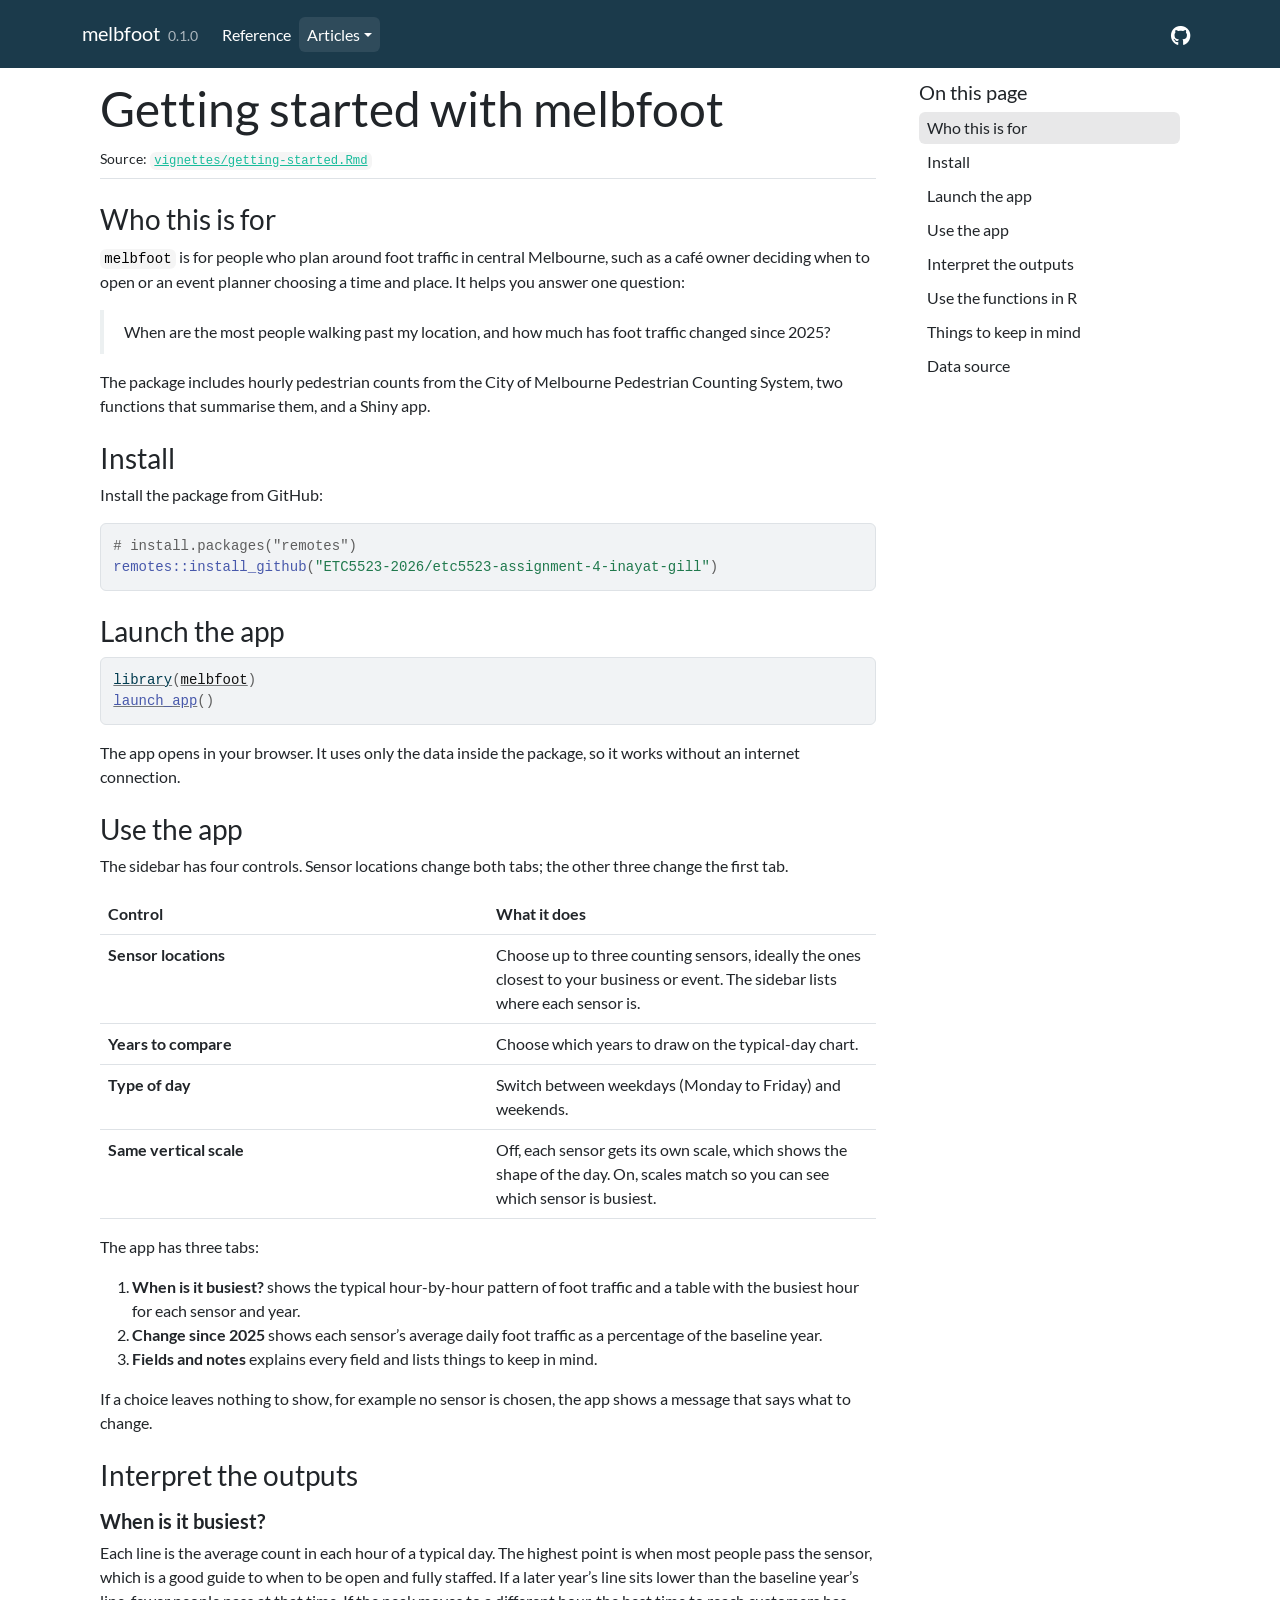
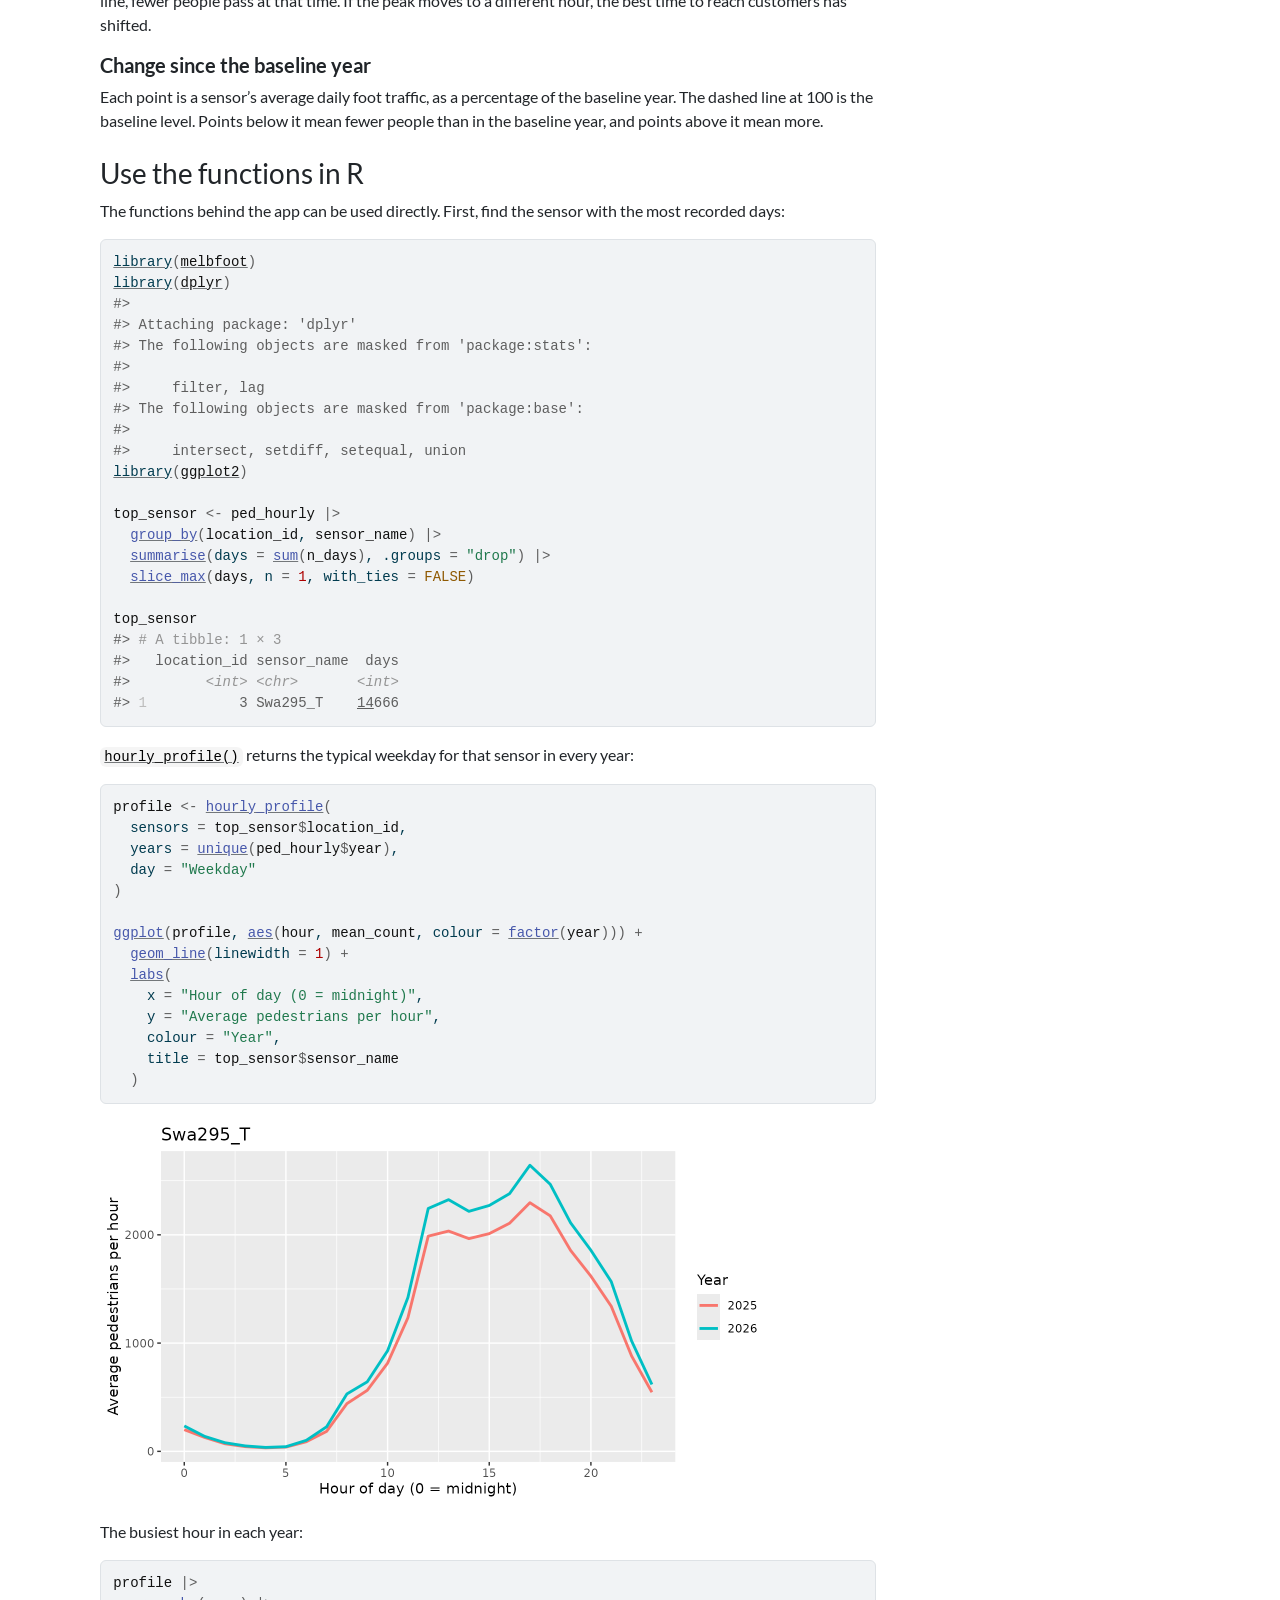
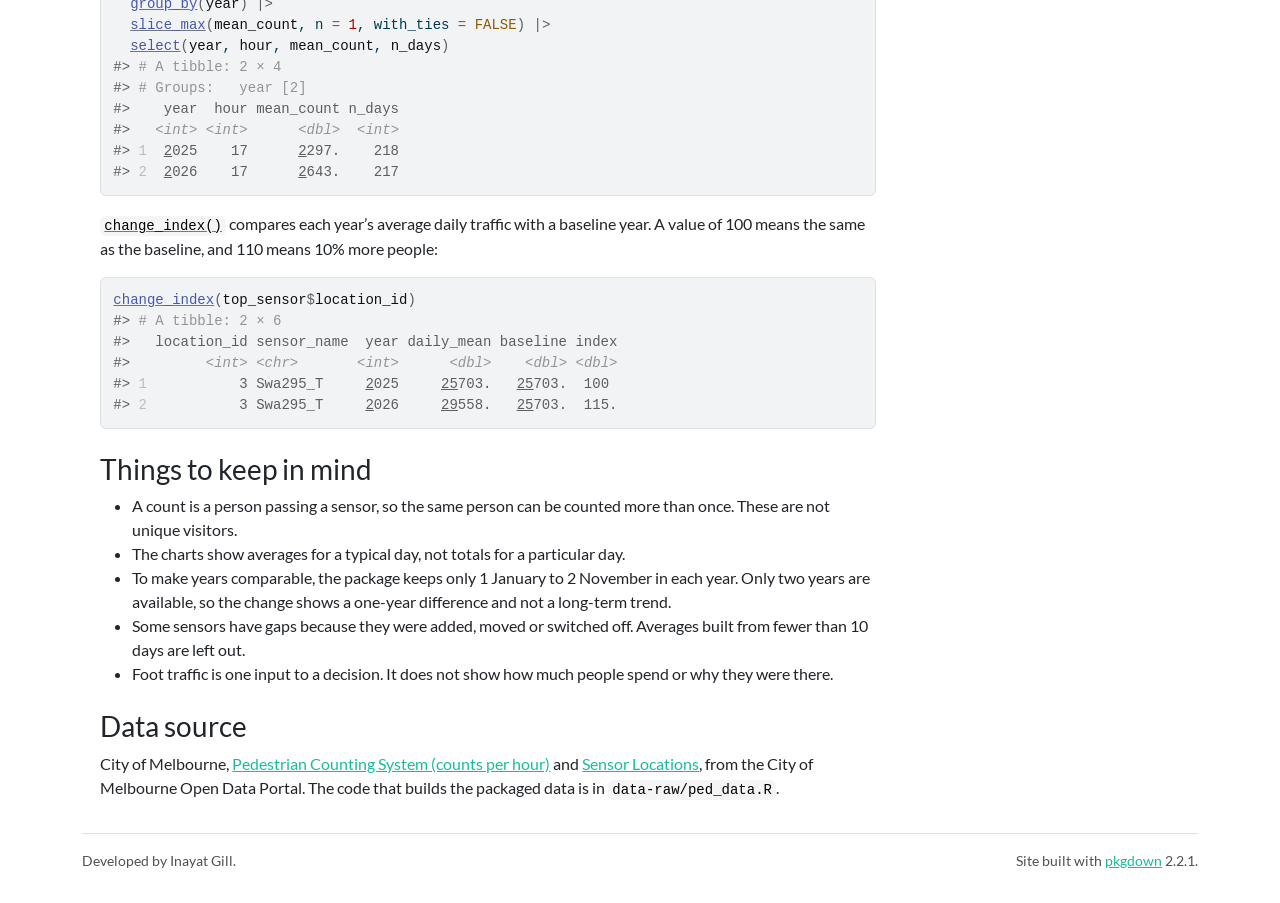
==== commit 29c685fd: "Deploying to gh-pages from @ ETC5523-2026/etc5523-assignment-4-inayat-gill@24e85e1a33fae725c9ca703be" ====
--- a/articles/getting-started.html
+++ b/articles/getting-started.html
@@ -95,8 +95,8 @@
 <div class="section level2">
 <h2 id="use-the-app">Use the app<a class="anchor" aria-label="anchor" href="#use-the-app"></a>
 </h2>
-<p>The sidebar has four controls. Each one changes the charts and
-tables.</p>
+<p>The sidebar has four controls. Sensor locations change both tabs; the
+other three change the first tab.</p>
 <table class="table">
 <colgroup>
 <col width="50%">
